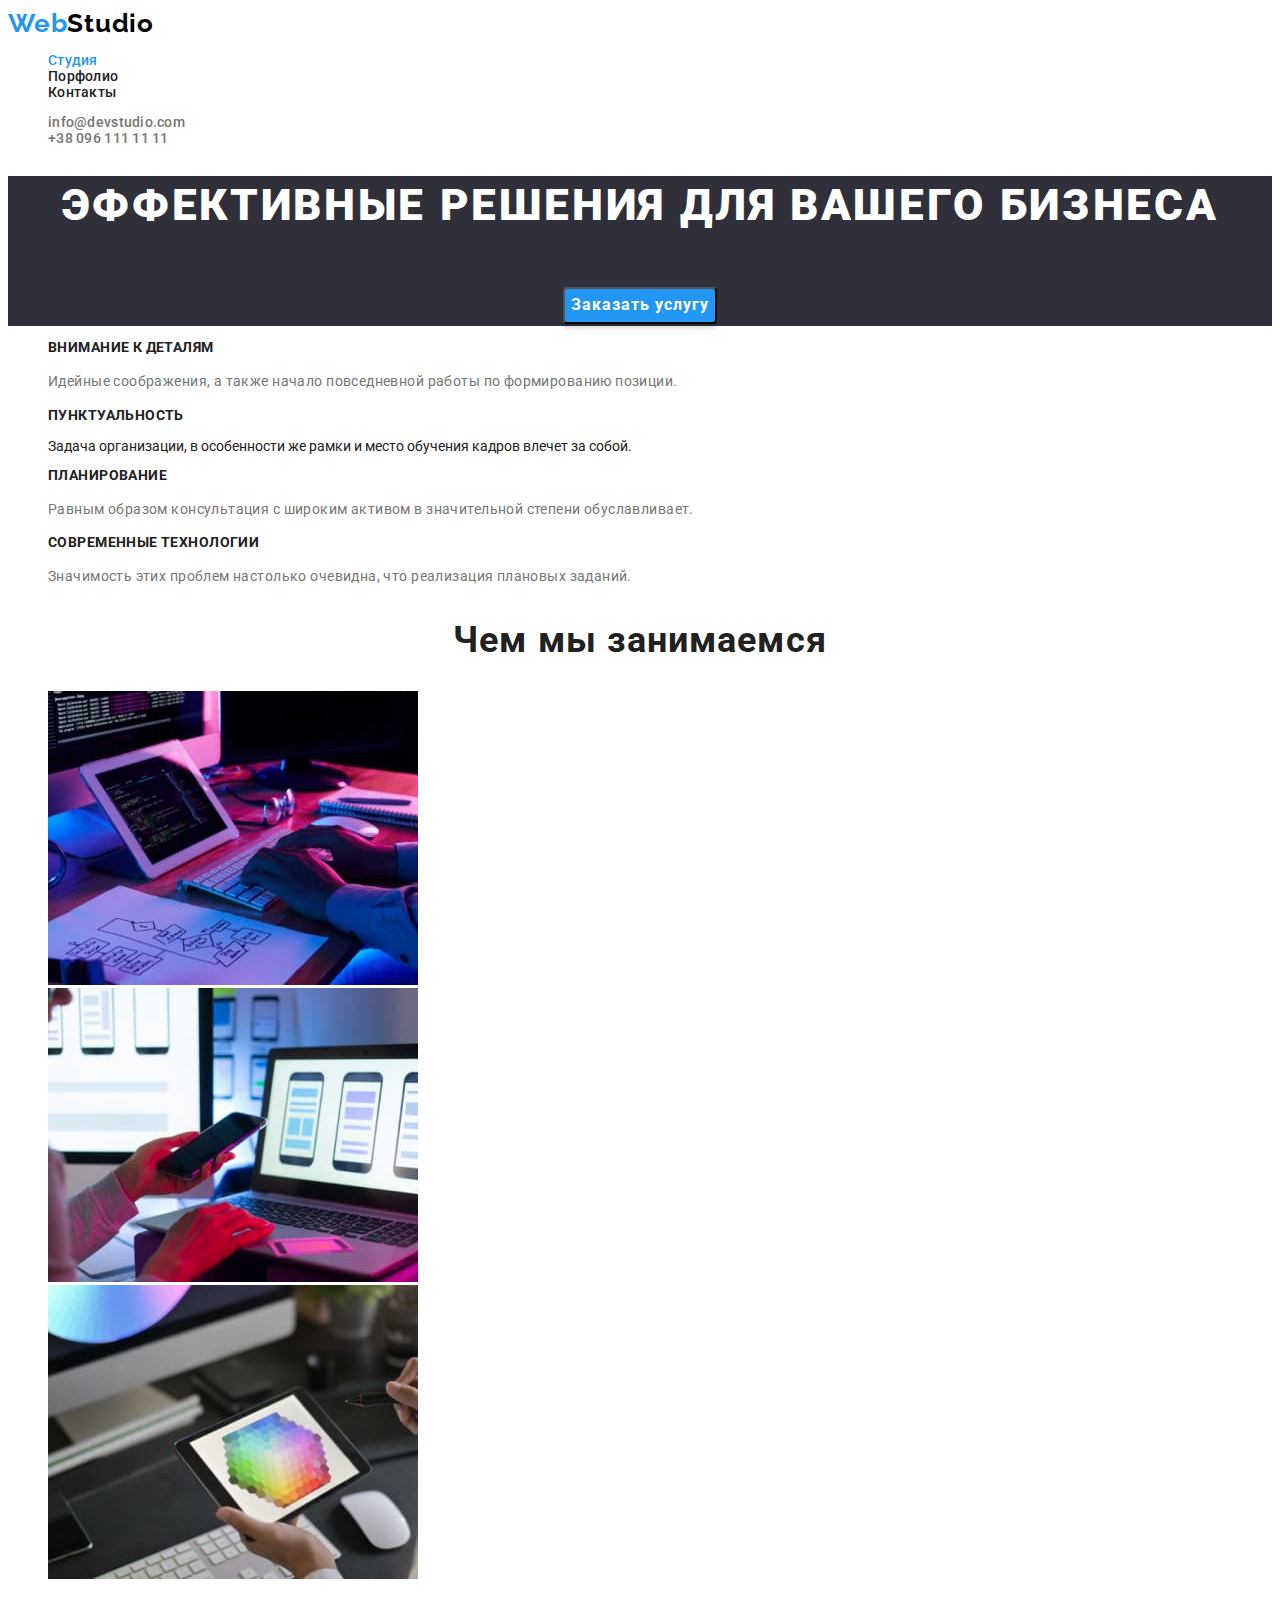
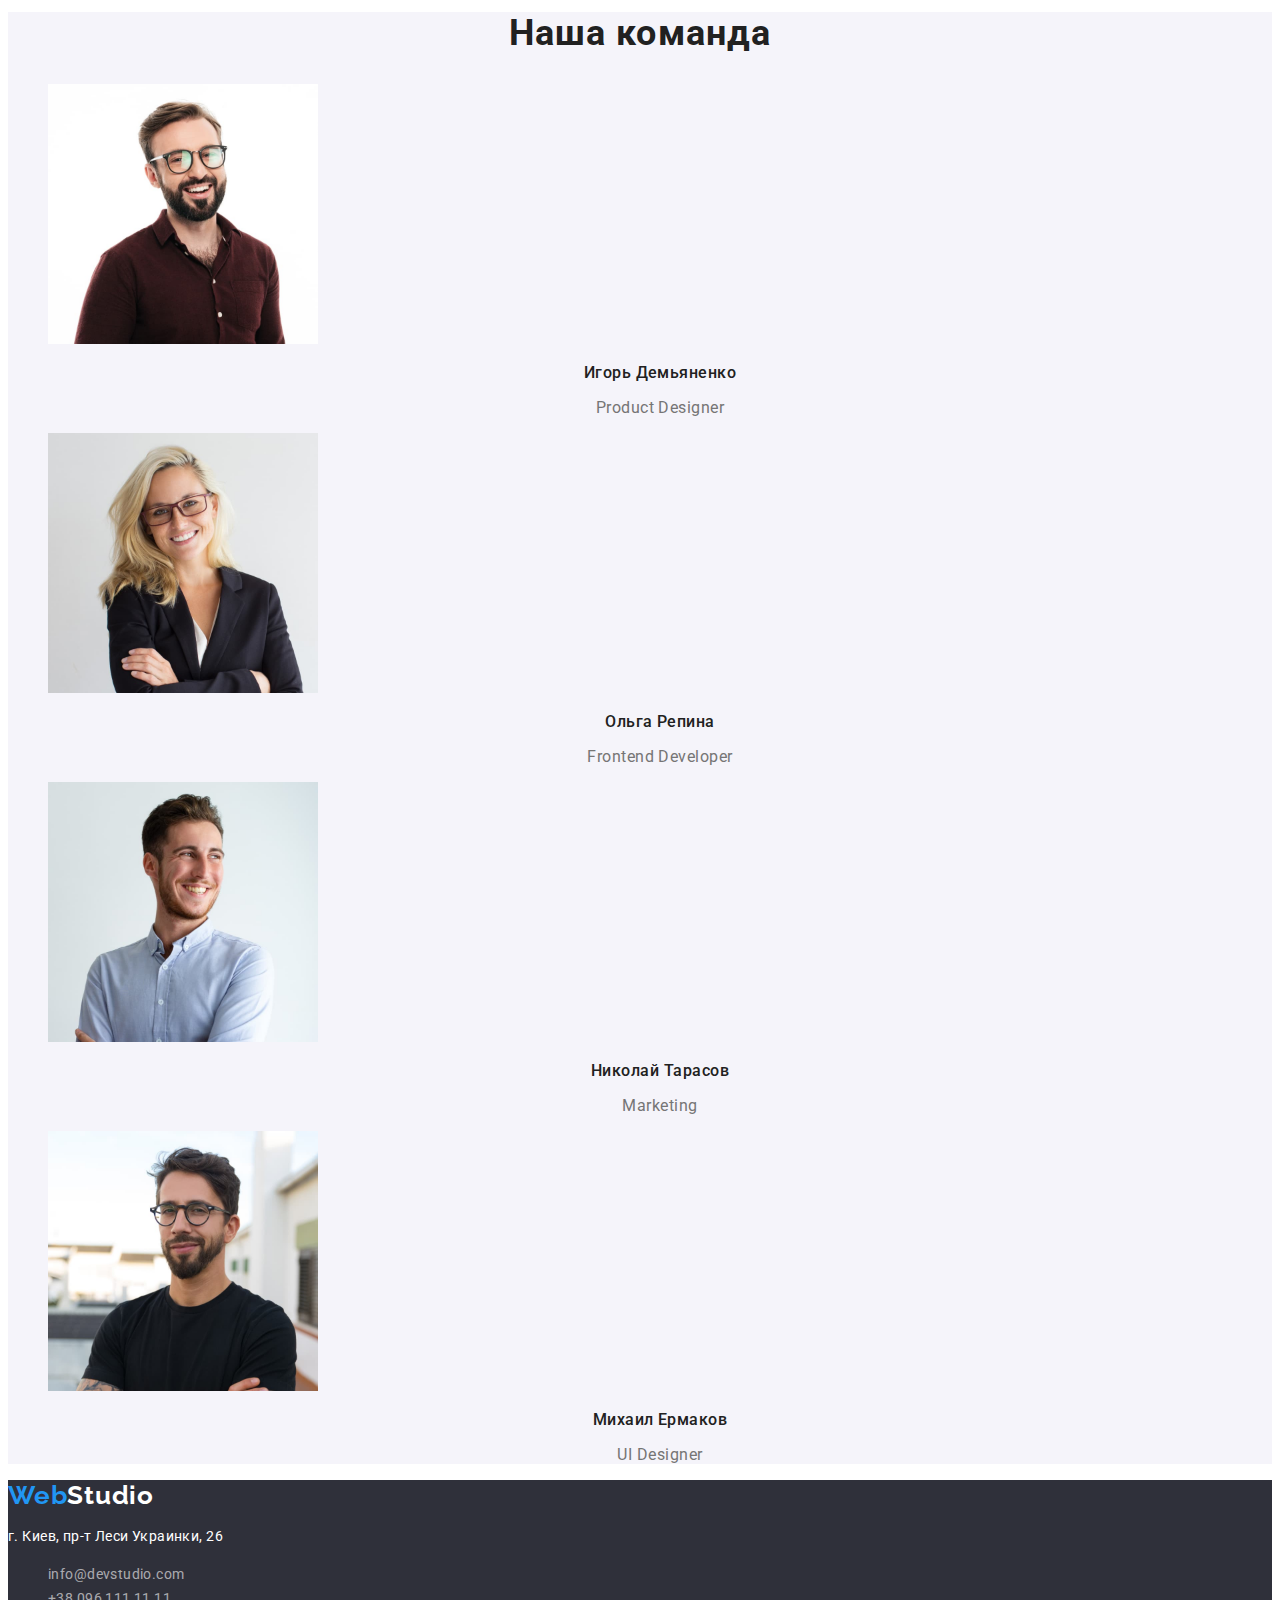
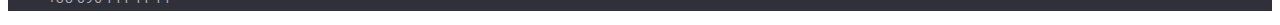
==== index.html @ b66b3fff "from hw 2" ====
<!DOCTYPE html>
<html lang="ru">
  <head>
    <meta charset="UTF-8" />
    <title>Web Studio</title>
    <link rel="preconnect" href="https://fonts.googleapis.com" />
    <link rel="preconnect" href="https://fonts.gstatic.com" crossorigin />
    <link
      href="https://fonts.googleapis.com/css2?family=Raleway:wght@700&family=Roboto:wght@400;500;700;900&display=swap"
      rel="stylesheet"
    />
    <link rel="stylesheet" href="./css/styles.css" />
  </head>
  <body>
    <header class="header">
      <nav>
        <a class="link logo-link" href=""
          ><span class="logo-web">Web</span>Studio</a
        >
        <ul class="list">
          <li>
            <a class="link header-nav current" href="./index.html">Студия</a>
          </li>
          <li>
            <a class="link header-nav" href="./portfolio.html">Порфолио</a>
          </li>
          <li><a class="link header-nav" href="">Контакты</a></li>
        </ul>
      </nav>
      <ul class="list">
        <li>
          <a class="link header-contacts" href="mailto:info@devstudio.com"
            >info@devstudio.com</a
          >
        </li>
        <li>
          <a class="link header-contacts" href="tel:+380961111111"
            >+38 096 111 11 11</a
          >
        </li>
      </ul>
    </header>
    <main>
      <section class="hero unit-background">
        <h1 class="hero-header">Эффективные решения для вашего бизнеса</h1>
        <button class="hero-btn" type="button">Заказать услугу</button>
      </section>

      <section class="section-advantage">
        <h2 hidden>Преимущества компании</h2>
        <ul class="list">
          <li>
            <h3 class="advantage-header">Внимание к деталям</h3>
            <p class="advantage-paragraph">
              Идейные соображения, а также начало повседневной работы по
              формированию позиции.
            </p>
          </li>
          <li>
            <h3 class="advantage-header">Пунктуальность</h3>
            <p class="м-paragraph">
              Задача организации, в особенности же рамки и место обучения кадров
              влечет за собой.
            </p>
          </li>
          <li>
            <h3 class="advantage-header">Планирование</h3>
            <p class="advantage-paragraph">
              Равным образом консультация с широким активом в значительной
              степени обуславливает.
            </p>
          </li>
          <li>
            <h3 class="advantage-header">Современные технологии</h3>
            <p class="advantage-paragraph">
              Значимость этих проблем настолько очевидна, что реализация
              плановых заданий.
            </p>
          </li>
        </ul>
      </section>

      <section class="section-activity">
        <h2 class="section-header">Чем мы занимаемся</h2>
        <ul class="list">
          <li>
            <img
              src="./images/activity/computer.jpg"
              alt="Набор текста на компьютере"
              width="370"
              height="294"
            />
          </li>
          <li>
            <img
              src="./images/activity/smartphone.jpg"
              alt="Сравнение смарфона и изображений смарфоном на компьютере"
              width="370"
              height="294"
            />
          </li>
          <li>
            <img
              src="./images/activity/tablet.jpg"
              alt="Рисование стилусом на планшете"
              width="370"
              height="294"
            />
          </li>
        </ul>
      </section>
      <section class="section-team">
        <h2 class="section-header">Наша команда</h2>
        <ul class="list">
          <li>
            <img
              src="./images/team/igor-demyanenko.jpg"
              alt="Игорь Демьяненко"
              width="270"
              height="260"
            />
            <h3 class="employee-name">Игорь Демьяненко</h3>
            <p class="job-title" lang="en">Product Designer</p>
          </li>
          <li>
            <img
              src="./images/team/olga-repina.jpg"
              alt="Ольга Репина"
              width="270"
              height="260"
            />
            <h3 class="employee-name">Ольга Репина</h3>
            <p class="job-title" lang="en">Frontend Developer</p>
          </li>
          <li>
            <img
              src="./images/team/nikolay-tarasov.jpg"
              alt="Николай Тарасов"
              width="270"
              height="260"
            />
            <h3 class="employee-name">Николай Тарасов</h3>
            <p class="job-title" lang="en">Marketing</p>
          </li>
          <li>
            <img
              src="./images/team/mikhail-ermakov.jpg"
              alt="Михаил Ермаков"
              width="270"
              height="260"
            />
            <h3 class="employee-name">Михаил Ермаков</h3>
            <p class="job-title" lang="en">UI Designer</p>
          </li>
        </ul>
      </section>
    </main>
    <footer class="footer unit-background">
      <a class="link logo-link" href=""
        ><span class="logo-web">Web</span>Studio</a
      >
      <address class="address-footer">
        <p>г. Киев, пр-т Леси Украинки, 26</p>
        <ul class="list">
          <li>
            <a class="link footer-contacts" href="mailto:info@devstudio.com"
              >info@devstudio.com</a
            >
          </li>
          <li>
            <a class="link footer-contacts" href="tel:+380961111111"
              >+38 096 111 11 11</a
            >
          </li>
        </ul>
      </address>
    </footer>
  </body>
</html>
---- css/styles.css ----
:root {
  --primary-font: "Roboto", sans-serif;
  --secondary-font: "Raleway", sans-serif;
  --primary-text-color: #212121;
  --secondary-text-color: #757575;
  --accent-color: #2196f3;
}

/* ================== reset the defaults ================== */
.list {
  list-style: none;
}

.link {
  text-decoration: none;
}

/* ================== /reset the defaults ================== */

/* ================== body ================== */
body {
  font-family: var(--primary-font);
  font-size: 14px;
  color: var(--primary-text-color);
}
/* ================== /body ================== */

/* ================== components ================== */

.logo-link {
  font-family: var(--secondary-font);
  font-weight: 700;
  font-size: 26px;
  line-height: 1.19;
  letter-spacing: 0.03em;
  color: #000000;
}

.logo-web {
  color: var(--accent-color);
}

.unit-background {
  background: #2f303a;
}
/* ================== /components ================== */

.section-header {
  font-weight: 700;
  font-size: 36px;
  line-height: 42px;
  text-align: center;
  letter-spacing: 0.03em;
}

/* ================== header ================== */
.header {
  font-weight: 500;
  line-height: 1.14;
  letter-spacing: 0.02em;
}

.header-nav {
  color: var(--primary-text-color);
}

.current {
  color: var(--accent-color);
}
.header-nav:hover,
.header-nav:focus {
  color: var(--accent-color);
}

.header-contacts {
  color: var(--secondary-text-color);
}

.header-contacts:hover,
.header-contacts:focus {
  color: var(--accent-color);
}
/* ================== /header ================== */

/* ================== hero ================== */

.hero {
  font-weight: 900;
  font-size: 44px;
  line-height: 1.37;

  text-align: center;
  letter-spacing: 0.06em;
  text-transform: uppercase;

  color: #ffffff;
}

.hero-header {
  font-weight: 900;
  font-size: 44px;
  line-height: 1.36;

  text-align: center;
  letter-spacing: 0.06em;
  text-transform: uppercase;
}

.hero-btn {
  background: var(--accent-color);
  box-shadow: 0px 4px 4px rgba(0, 0, 0, 0.15);
  border-radius: 4px;

  font-family: inherit;
  font-weight: 700;
  font-size: 16px;
  line-height: 1.88;

  letter-spacing: 0.06em;

  color: #ffffff;
}

.hero-btn:hover,
.hero-btn:focus {
  color: #188ce8;
}

/* ================== /hero ================== */

/* ================== section-advantage ================== */
.advantage-header {
  font-size: 14px;
  font-weight: 700;
  line-height: 1.14;
  letter-spacing: 0.03em;
  text-transform: uppercase;
}

.advantage-paragraph {
  line-height: 1.71;
  letter-spacing: 0.03em;

  color: var(--secondary-text-color);
}
/* ================== /section-advantage ================== */

/* ================== section-activity ================== */

/* ================== /section-activity ================== */

/* ================== section-team ================== */
.section-team {
  background: #f5f4fa;
}

.employee-name {
  font-weight: 500;
  font-size: 16px;
  line-height: 1.19;

  text-align: center;
  letter-spacing: 0.03em;
}

.job-title {
  font-size: 16px;
  line-height: 1.19;

  text-align: center;
  letter-spacing: 0.03em;

  color: var(--secondary-text-color);
}
/* ================== /section-team ================== */

/* ================== footer ================== */

.footer .logo-link {
  color: #ffffff;
}
.address-footer {
  font-style: normal;
  font-weight: 400;
  line-height: 1.71;
  letter-spacing: 0.03em;

  color: #ffffff;
}

.footer-contacts {
  color: rgba(255, 255, 255, 0.6);
}
/* ================== /footer ================== */

/* ================== portfolio ================== */

.btn {
  border: none;
  border-radius: 4px;

  font-family: inherit;
  font-weight: 500;
  font-size: 16px;
  line-height: 1.62;

  text-align: center;
  letter-spacing: 0.03em;

  color: var(--primary-text-color);
}

.btn:hover,
.btn:focus {
  background-color: var(--accent-color);
  color: #ffffff;
}

.header-samples {
  font-weight: 700;
  font-size: 18px;
  line-height: 2.00;

  letter-spacing: 0.06em;

  color: var(--primary-text-color);
}

.par-samples {
  font-size: 16px;
  line-height: 1.88;

  letter-spacing: 0.03em;

  color: var(--secondary-text-color);
}
/* ================== /portfolio ================== */
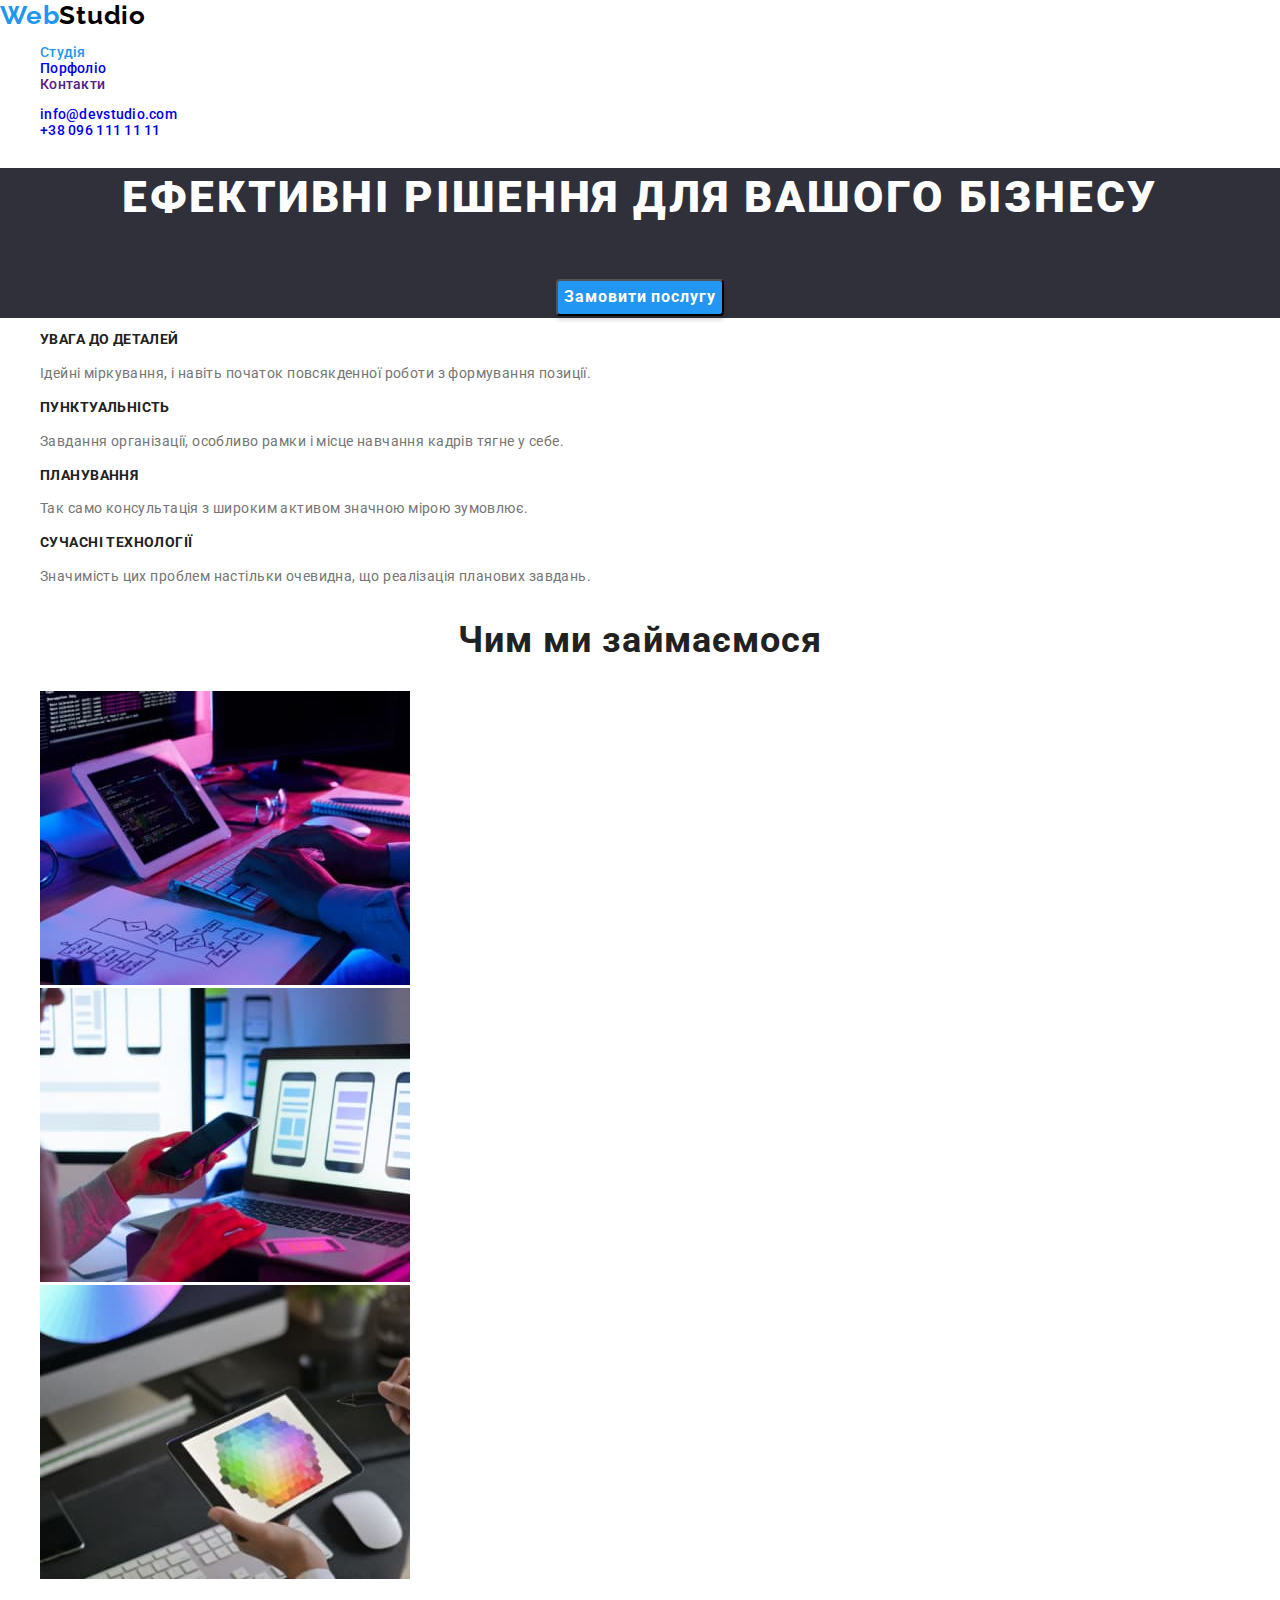
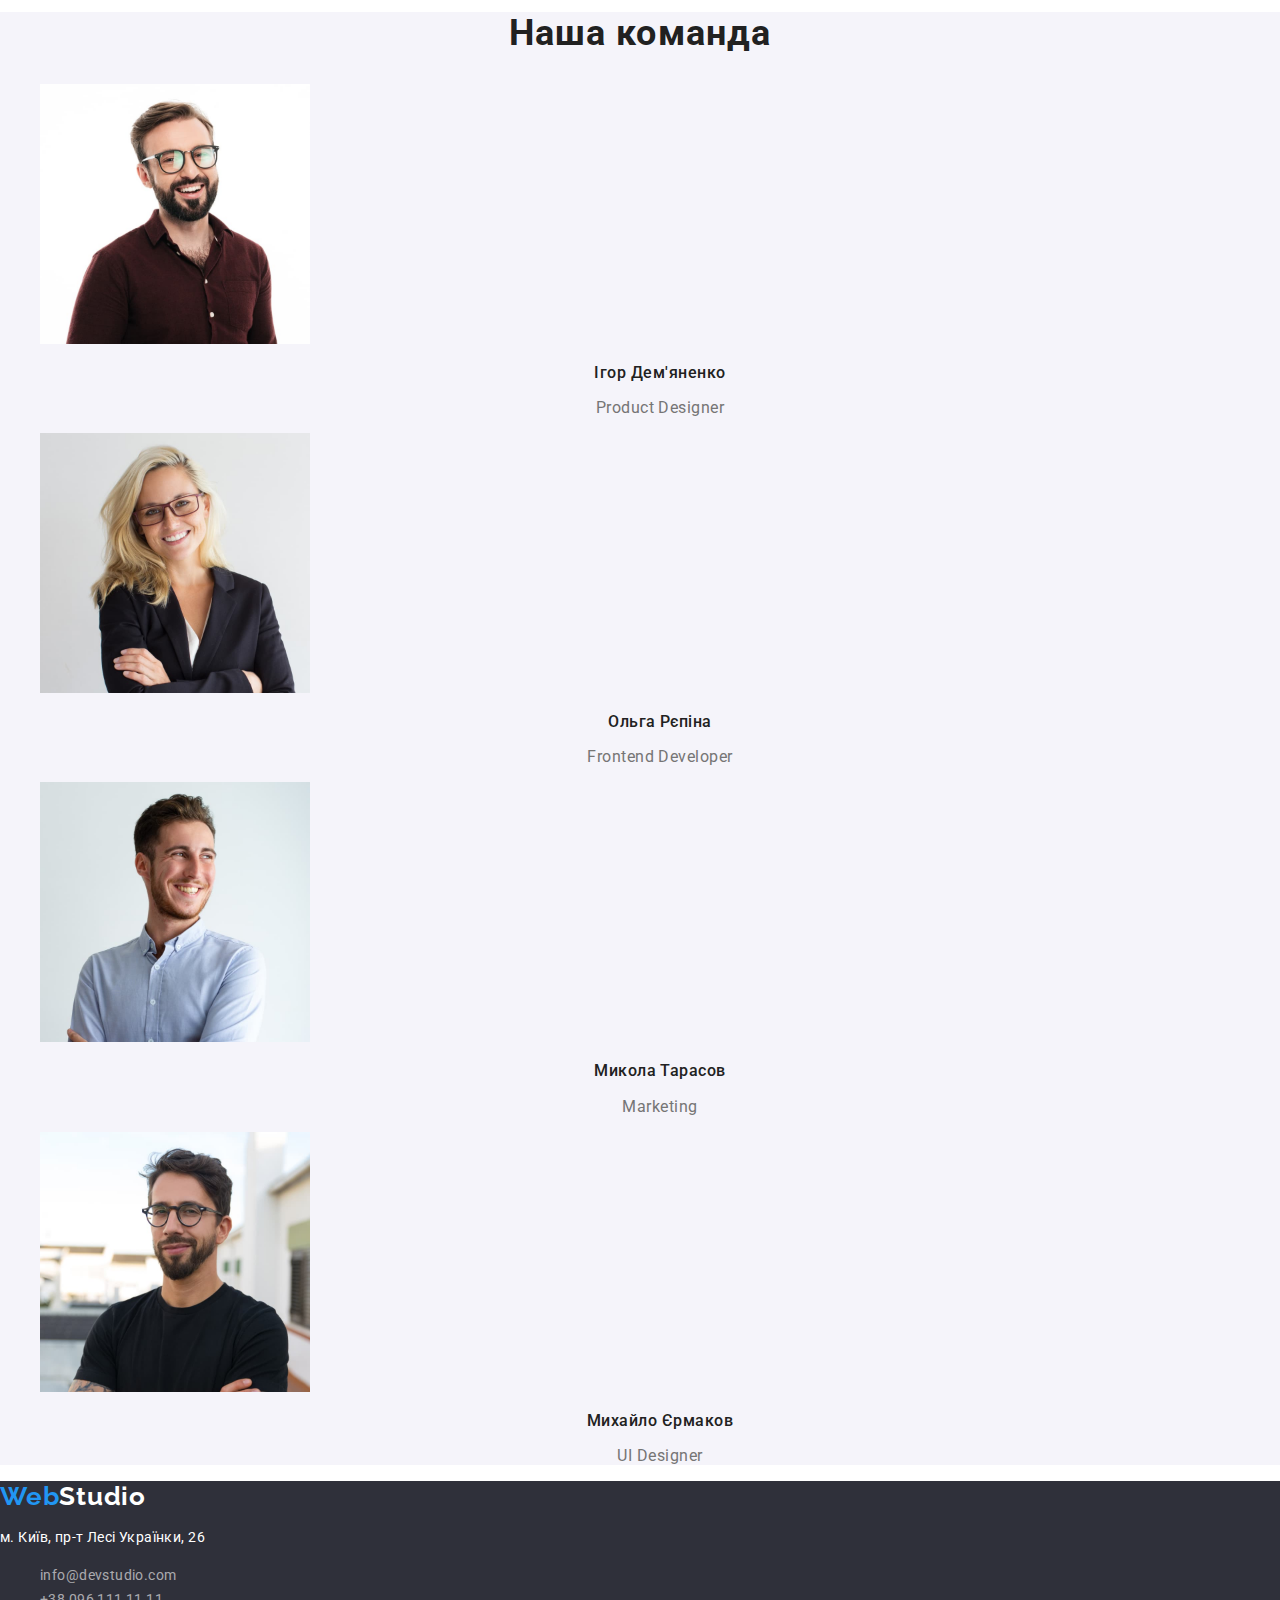
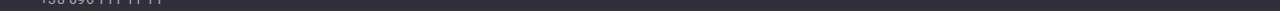
==== commit 2d34e175: "modify index.html hw-3" ====
--- a/index.html
+++ b/index.html
@@ -1,8 +1,12 @@
 <!DOCTYPE html>
-<html lang="ru">
+<html lang="uk">
   <head>
     <meta charset="UTF-8" />
     <title>Web Studio</title>
+    <link
+      rel="stylesheet"
+      href="https://cdn.jsdelivr.net/npm/modern-normalize@1.1.0/modern-normalize.min.css"
+    />
     <link rel="preconnect" href="https://fonts.googleapis.com" />
     <link rel="preconnect" href="https://fonts.gstatic.com" crossorigin />
     <link
@@ -12,168 +16,184 @@
     <link rel="stylesheet" href="./css/styles.css" />
   </head>
   <body>
-    <header class="header">
-      <nav>
-        <a class="link logo-link" href=""
-          ><span class="logo-web">Web</span>Studio</a
-        >
-        <ul class="list">
-          <li>
-            <a class="link header-nav current" href="./index.html">Студия</a>
-          </li>
-          <li>
-            <a class="link header-nav" href="./portfolio.html">Порфолио</a>
-          </li>
-          <li><a class="link header-nav" href="">Контакты</a></li>
-        </ul>
-      </nav>
-      <ul class="list">
-        <li>
-          <a class="link header-contacts" href="mailto:info@devstudio.com"
-            >info@devstudio.com</a
+    <div class="container">
+      <header class="header">
+        <nav class="header-center">
+          <a class="link logo-link" href=""
+            ><span class="logo-web">Web</span>Studio</a
           >
-        </li>
-        <li>
-          <a class="link header-contacts" href="tel:+380961111111"
-            >+38 096 111 11 11</a
-          >
-        </li>
-      </ul>
-    </header>
-    <main>
-      <section class="hero unit-background">
-        <h1 class="hero-header">Эффективные решения для вашего бизнеса</h1>
-        <button class="hero-btn" type="button">Заказать услугу</button>
-      </section>
-
-      <section class="section-advantage">
-        <h2 hidden>Преимущества компании</h2>
-        <ul class="list">
-          <li>
-            <h3 class="advantage-header">Внимание к деталям</h3>
-            <p class="advantage-paragraph">
-              Идейные соображения, а также начало повседневной работы по
-              формированию позиции.
-            </p>
-          </li>
-          <li>
-            <h3 class="advantage-header">Пунктуальность</h3>
-            <p class="м-paragraph">
-              Задача организации, в особенности же рамки и место обучения кадров
-              влечет за собой.
-            </p>
-          </li>
-          <li>
-            <h3 class="advantage-header">Планирование</h3>
-            <p class="advantage-paragraph">
-              Равным образом консультация с широким активом в значительной
-              степени обуславливает.
-            </p>
-          </li>
-          <li>
-            <h3 class="advantage-header">Современные технологии</h3>
-            <p class="advantage-paragraph">
-              Значимость этих проблем настолько очевидна, что реализация
-              плановых заданий.
-            </p>
-          </li>
-        </ul>
-      </section>
-
-      <section class="section-activity">
-        <h2 class="section-header">Чем мы занимаемся</h2>
-        <ul class="list">
-          <li>
-            <img
-              src="./images/activity/computer.jpg"
-              alt="Набор текста на компьютере"
-              width="370"
-              height="294"
-            />
-          </li>
-          <li>
-            <img
-              src="./images/activity/smartphone.jpg"
-              alt="Сравнение смарфона и изображений смарфоном на компьютере"
-              width="370"
-              height="294"
-            />
-          </li>
-          <li>
-            <img
-              src="./images/activity/tablet.jpg"
-              alt="Рисование стилусом на планшете"
-              width="370"
-              height="294"
-            />
-          </li>
-        </ul>
-      </section>
-      <section class="section-team">
-        <h2 class="section-header">Наша команда</h2>
-        <ul class="list">
-          <li>
-            <img
-              src="./images/team/igor-demyanenko.jpg"
-              alt="Игорь Демьяненко"
-              width="270"
-              height="260"
-            />
-            <h3 class="employee-name">Игорь Демьяненко</h3>
-            <p class="job-title" lang="en">Product Designer</p>
-          </li>
-          <li>
-            <img
-              src="./images/team/olga-repina.jpg"
-              alt="Ольга Репина"
-              width="270"
-              height="260"
-            />
-            <h3 class="employee-name">Ольга Репина</h3>
-            <p class="job-title" lang="en">Frontend Developer</p>
-          </li>
-          <li>
-            <img
-              src="./images/team/nikolay-tarasov.jpg"
-              alt="Николай Тарасов"
-              width="270"
-              height="260"
-            />
-            <h3 class="employee-name">Николай Тарасов</h3>
-            <p class="job-title" lang="en">Marketing</p>
-          </li>
-          <li>
-            <img
-              src="./images/team/mikhail-ermakov.jpg"
-              alt="Михаил Ермаков"
-              width="270"
-              height="260"
-            />
-            <h3 class="employee-name">Михаил Ермаков</h3>
-            <p class="job-title" lang="en">UI Designer</p>
-          </li>
-        </ul>
-      </section>
-    </main>
-    <footer class="footer unit-background">
-      <a class="link logo-link" href=""
-        ><span class="logo-web">Web</span>Studio</a
-      >
-      <address class="address-footer">
-        <p>г. Киев, пр-т Леси Украинки, 26</p>
-        <ul class="list">
-          <li>
-            <a class="link footer-contacts" href="mailto:info@devstudio.com"
+          <ul class="list menu">
+            <li class="menu-item">
+              <a class="link menu-nav current" href="./index.html">Студія</a>
+            </li>
+            <li class="menu-item">
+              <a class="link menu-nav" href="./portfolio.html">Порфоліо</a>
+            </li>
+            <li class="menu-item">
+              <a class="link menu-nav" href="">Контакти</a>
+            </li>
+          </ul>
+        </nav>
+        <ul class="list header-center">
+          <li class="contacts-item">
+            <a class="link header-contact" href="mailto:info@devstudio.com"
               >info@devstudio.com</a
             >
           </li>
-          <li>
-            <a class="link footer-contacts" href="tel:+380961111111"
+          <li class="contacts-item">
+            <a class="link header-contact" href="tel:+380961111111"
               >+38 096 111 11 11</a
             >
           </li>
         </ul>
-      </address>
+      </header>
+    </div>
+
+    <main>
+      <section class="hero unit-background">
+        <div class="container hero-container">
+          <h1 class="hero-header">Ефективні рішення для вашого бізнесу</h1>
+          <button class="hero-btn" type="button">Замовити послугу</button>
+        </div>
+      </section>
+
+      <section class="section-advantage">
+        <div class="container">
+          <h2 hidden>Переваги компанії</h2>
+          <ul class="list advantage-list">
+            <li class="advantage-item">
+              <h3 class="advantage-header">Увага до деталей</h3>
+              <p class="advantage-paragraph">
+                Ідейні міркування, і навіть початок повсякденної роботи з
+                формування позиції.
+              </p>
+            </li>
+            <li class="advantage-item">
+              <h3 class="advantage-header">Пунктуальність</h3>
+              <p class="advantage-paragraph">
+                Завдання організації, особливо рамки і місце навчання кадрів
+                тягне у себе.
+              </p>
+            </li>
+            <li class="list advantage-item">
+              <h3 class="advantage-header">Планування</h3>
+              <p class="advantage-paragraph">
+                Так само консультація з широким активом значною мірою зумовлює.
+              </p>
+            </li>
+            <li class="list advantage-item">
+              <h3 class="advantage-header">Сучасні технології</h3>
+              <p class="advantage-paragraph">
+                Значимість цих проблем настільки очевидна, що реалізація
+                планових завдань.
+              </p>
+            </li>
+          </ul>
+        </div>
+      </section>
+
+      <section class="section-activity">
+        <div class="container">
+          <h2 class="section-header">Чим ми займаємося</h2>
+          <ul class="list activity-list">
+            <li class="activity-item">
+              <img
+                src="./images/activity/computer.jpg"
+                alt="Набор текста на комп'ютері"
+                width="370"
+                height="294"
+              />
+            </li>
+            <li class="activity-item">
+              <img
+                src="./images/activity/smartphone.jpg"
+                alt="Порівняння смарфона та зображень смарфонів на комп'ютері'"
+                width="370"
+                height="294"
+              />
+            </li>
+            <li class="activity-item">
+              <img
+                src="./images/activity/tablet.jpg"
+                alt="Малювання стилусом на планшеті"
+                width="370"
+                height="294"
+              />
+            </li>
+          </ul>
+        </div>
+      </section>
+
+      <section class="section-team">
+        <div class="container">
+          <h2 class="section-header">Наша команда</h2>
+          <ul class="list team-list">
+            <li class="team-item">
+              <img
+                src="./images/team/igor-demyanenko.jpg"
+                alt="Ігор Дем'яненко"
+                width="270"
+                height="260"
+              />
+              <h3 class="employee-name">Ігор Дем'яненко</h3>
+              <p class="job-title" lang="en">Product Designer</p>
+            </li>
+            <li class="team-item">
+              <img
+                src="./images/team/olga-repina.jpg"
+                alt="Ольга Рєпіна"
+                width="270"
+                height="260"
+              />
+              <h3 class="employee-name">Ольга Рєпіна</h3>
+              <p class="job-title" lang="en">Frontend Developer</p>
+            </li>
+            <li class="team-item">
+              <img
+                src="./images/team/nikolay-tarasov.jpg"
+                alt="Микола Тарасов"
+                width="270"
+                height="260"
+              />
+              <h3 class="employee-name">Микола Тарасов</h3>
+              <p class="job-title" lang="en">Marketing</p>
+            </li>
+            <li class="team-item">
+              <img
+                src="./images/team/mikhail-ermakov.jpg"
+                alt="Михайло Єрмаков"
+                width="270"
+                height="260"
+              />
+              <h3 class="employee-name">Михайло Єрмаков</h3>
+              <p class="job-title" lang="en">UI Designer</p>
+            </li>
+          </ul>
+        </div>
+      </section>
+    </main>
+
+    <footer class="footer unit-background">
+      <div class="container">
+        <a class="link logo-link" href=""
+          ><span class="logo-web">Web</span>Studio</a
+        >
+        <address class="address-footer">
+          <p>м. Київ, пр-т Лесі Українки, 26</p>
+          <ul class="list adress-list">
+            <li class="adress-items">
+              <a class="link footer-contacts" href="mailto:info@devstudio.com"
+                >info@devstudio.com</a
+              >
+            </li>
+            <li class="adress-items">
+              <a class="link footer-contacts" href="tel:+380961111111"
+                >+38 096 111 11 11</a
+              >
+            </li>
+          </ul>
+        </address>
+      </div>
     </footer>
   </body>
 </html>
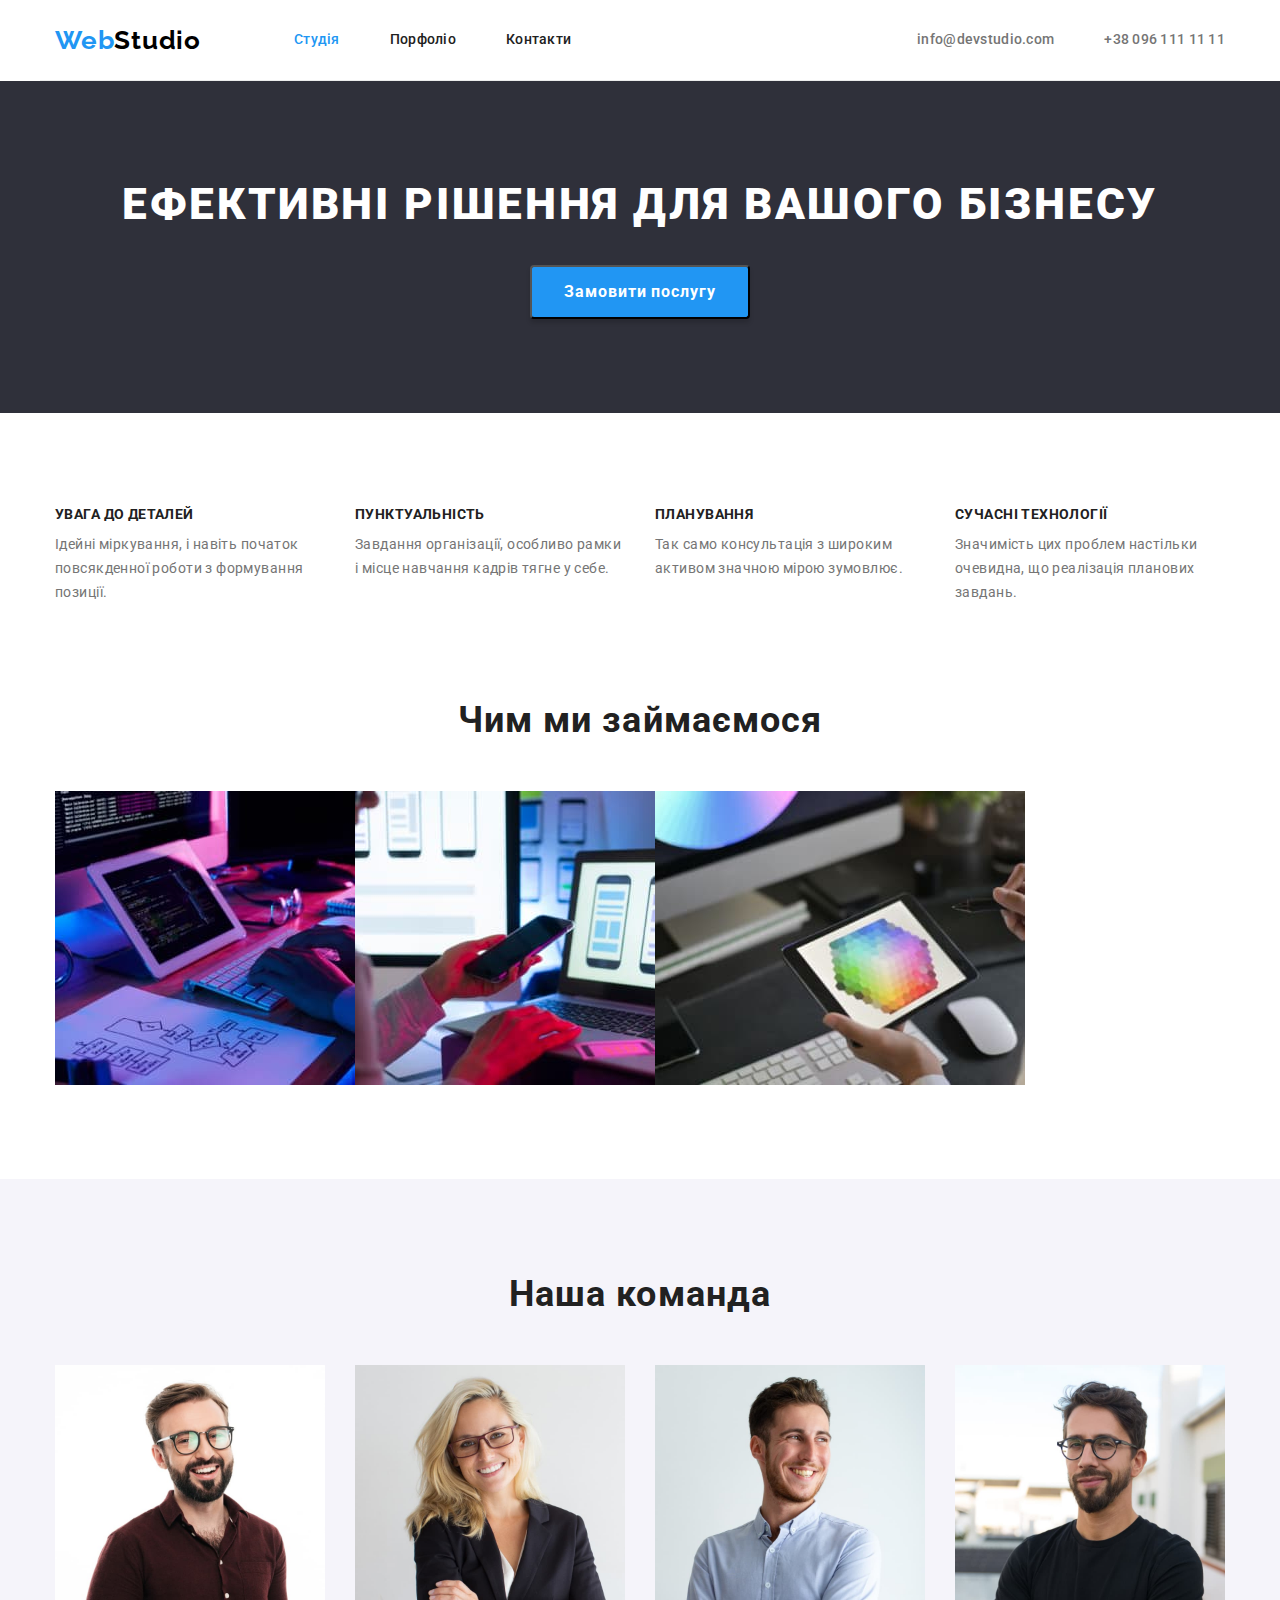
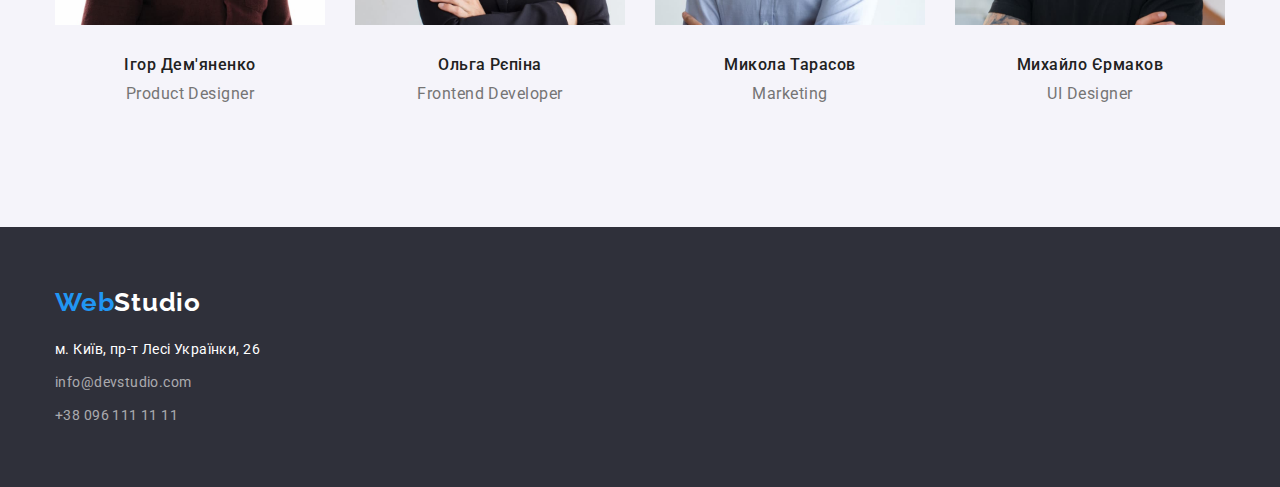
==== commit 5a8cd5ea: "fixing before put hw-3" ====
--- a/index.html
+++ b/index.html
@@ -16,8 +16,8 @@
     <link rel="stylesheet" href="./css/styles.css" />
   </head>
   <body>
-    <div class="container">
-      <header class="header">
+    <header>
+      <div class="container header">
         <nav class="header-center">
           <a class="link logo-link" href=""
             ><span class="logo-web">Web</span>Studio</a
@@ -46,20 +46,20 @@
             >
           </li>
         </ul>
-      </header>
-    </div>
+      </div>
+    </header>
 
     <main>
-      <section class="hero unit-background">
+      <section class="hero unit-background section">
         <div class="container hero-container">
           <h1 class="hero-header">Ефективні рішення для вашого бізнесу</h1>
           <button class="hero-btn" type="button">Замовити послугу</button>
         </div>
       </section>
 
-      <section class="section-advantage">
+      <section class="section-advantage section">
         <div class="container">
-          <h2 hidden>Переваги компанії</h2>
+          <h2 class="visually-hidden">Переваги компанії</h2>
           <ul class="list advantage-list">
             <li class="advantage-item">
               <h3 class="advantage-header">Увага до деталей</h3>
@@ -92,7 +92,7 @@
         </div>
       </section>
 
-      <section class="section-activity">
+      <section class="section">
         <div class="container">
           <h2 class="section-header">Чим ми займаємося</h2>
           <ul class="list activity-list">
--- a/css/styles.css
+++ b/css/styles.css
@@ -7,6 +7,37 @@
 }
 
 /* ================== reset the defaults ================== */
+
+h1,
+h2,
+h3,
+h4,
+h5,
+h6,
+p {
+  margin-top: 0;
+  margin-bottom: 0;
+}
+
+ul,
+ol {
+  margin-top: 0;
+  margin-bottom: 0;
+  padding-left: 0;
+}
+
+img {
+  display: block;
+}
+
+address {
+  font-style: normal;
+}
+
+button {
+  cursor: pointer;
+}
+
 .list {
   list-style: none;
 }
@@ -26,6 +57,26 @@
 /* ================== /body ================== */
 
 /* ================== components ================== */
+.visually-hidden {
+  position: absolute;
+  width: 1px;
+  height: 1px;
+  margin: -1px;
+  border: 0;
+  padding: 0;
+  white-space: nowrap;
+  clip-path: inset(100%);
+  clip: rect(0 0 0 0);
+  overflow: hidden;
+}
+
+.container {
+  width: 1200px;
+  margin-left: auto;
+  margin-right: auto;
+  padding-left: 15px;
+  padding-right: 15px;
+}
 
 .logo-link {
   font-family: var(--secondary-font);
@@ -43,7 +94,14 @@
 .unit-background {
   background: #2f303a;
 }
+
+.section {
+  padding-top: 94px;
+  padding-bottom: 94px;
+}
 /* ================== /components ================== */
+
+/* ================== header ================== */
 
 .section-header {
   font-weight: 700;
@@ -53,33 +111,72 @@
   letter-spacing: 0.03em;
 }
 
-/* ================== header ================== */
 .header {
+  display: flex;
+  justify-content: space-between;
   font-weight: 500;
   line-height: 1.14;
   letter-spacing: 0.02em;
 }
 
-.header-nav {
+.header-center {
+  display: flex;
+  align-items: center;
+}
+
+.menu {
+  display: flex;
+  margin-top: 32px;
+  margin-bottom: 32px;
+  margin-left: 93px;
+}
+
+.menu-item:not(:first-child) {
+  margin-left: 50px;
+}
+
+.menu-nav {
+  padding-top: 32px;
+  padding-bottom: 32px;
   color: var(--primary-text-color);
 }
 
 .current {
   color: var(--accent-color);
 }
-.header-nav:hover,
-.header-nav:focus {
+.menu-nav:hover,
+.menu-nav:focus {
   color: var(--accent-color);
 }
 
-.header-contacts {
+.header-contact {
   color: var(--secondary-text-color);
 }
 
-.header-contacts:hover,
-.header-contacts:focus {
+.header-contact:hover,
+.header-contact:focus {
   color: var(--accent-color);
 }
+
+.contacts-item {
+  display: flex;
+}
+
+.contacts-item:last-child {
+  margin-left: 50px;
+}
+.img-with-icon {
+  display: flex;
+}
+
+.img-with-icon-item:not(:first-child) {
+  margin-left: 10px;
+}
+
+.container.header {
+  border-bottom: 1px solid #ececec;
+}
+
 /* ================== /header ================== */
 
 /* ================== hero ================== */
@@ -89,24 +186,39 @@
   font-size: 44px;
   line-height: 1.37;
 
+  letter-spacing: 0.06em;
+  text-transform: uppercase;
+
+  color: #ffffff;
+}
+
+.hero-header {
+  margin-left: auto;
+  margin-bottom: 30px;
+  margin-right: auto;
+
+  font-weight: 900;
+  font-size: 44px;
+  line-height: 1.36;
+
   text-align: center;
   letter-spacing: 0.06em;
   text-transform: uppercase;
-
-  color: #ffffff;
-}
-
-.hero-header {
-  font-weight: 900;
-  font-size: 44px;
-  line-height: 1.36;
-
-  text-align: center;
-  letter-spacing: 0.06em;
-  text-transform: uppercase;
+}
+
+.hero-container {
+  display: flex;
+  flex-direction: column;
+  justify-content: center;
+  align-items: center;
 }
 
 .hero-btn {
+  padding-top: 10px;
+  padding-right: 32px;
+  padding-bottom: 10px;
+  padding-left: 32px;
+
   background: var(--accent-color);
   box-shadow: 0px 4px 4px rgba(0, 0, 0, 0.15);
   border-radius: 4px;
@@ -114,6 +226,7 @@
   font-family: inherit;
   font-weight: 700;
   font-size: 16px;
+  text-align: center;
   line-height: 1.88;
 
   letter-spacing: 0.06em;
@@ -123,12 +236,29 @@
 
 .hero-btn:hover,
 .hero-btn:focus {
-  color: #188ce8;
+  color: #ffffff;
+  background: #188ce8;
 }
 
 /* ================== /hero ================== */
 
 /* ================== section-advantage ================== */
+.section-advantage {
+  padding-bottom: 0;
+}
+
+.advantage-list {
+  display: flex;
+}
+
+.advantage-item {
+  width: 270px;
+}
+
+.advantage-item:not(:first-child) {
+  margin-left: 30px;
+}
+
 .advantage-header {
   font-size: 14px;
   font-weight: 700;
@@ -138,6 +268,7 @@
 }
 
 .advantage-paragraph {
+  margin-top: 10px;
   line-height: 1.71;
   letter-spacing: 0.03em;
 
@@ -147,27 +278,58 @@
 
 /* ================== section-activity ================== */
 
+.activity-list {
+  display: flex;
+  margin-top: 50px;
+}
+
+.activity-item {
+  width: 270px;
+}
+
+.activity-item:not(:first-child) {
+  margin-left: 30px;
+}
 /* ================== /section-activity ================== */
 
 /* ================== section-team ================== */
 .section-team {
-  background: #f5f4fa;
+  padding-top: 94px;
+  padding-bottom: 94px;
+
+  background-color: #f5f4fa;
+}
+
+.team-list {
+  display: flex;
+  justify-content: space-between;
+  margin-top: 50px;
+}
+
+.team-item {
+  display: flex;
+  flex-direction: column;
+
+  align-items: center;
 }
 
 .employee-name {
+  margin-top: 30px;
+
   font-weight: 500;
   font-size: 16px;
   line-height: 1.19;
 
-  text-align: center;
   letter-spacing: 0.03em;
 }
 
 .job-title {
+  margin-top: 10px;
+  margin-bottom: 30px;
+
   font-size: 16px;
   line-height: 1.19;
 
-  text-align: center;
   letter-spacing: 0.03em;
 
   color: var(--secondary-text-color);
@@ -176,10 +338,17 @@
 
 /* ================== footer ================== */
 
+.footer {
+  padding-top: 60px;
+  padding-bottom: 60px;
+}
+
 .footer .logo-link {
   color: #ffffff;
 }
 .address-footer {
+  margin-top: 20px;
+
   font-style: normal;
   font-weight: 400;
   line-height: 1.71;
@@ -188,6 +357,12 @@
   color: #ffffff;
 }
 
+.adress-list {
+  margin-top: 9px;
+}
+.adress-items:not(:first-child) {
+  margin-top: 9px;
+}
 .footer-contacts {
   color: rgba(255, 255, 255, 0.6);
 }
@@ -216,17 +391,56 @@
   color: #ffffff;
 }
 
-.header-samples {
+.btn:not(:first-child) {
+  margin-left: 8px;
+}
+
+.filter {
+  display: flex;
+  justify-content: center;
+}
+
+.samples-list {
+  display: flex;
+  flex-wrap: wrap;
+
+  margin-top: 50px;
+}
+
+.samples-item {
+  margin-right: 30px;
+  margin-bottom: 30px;
+
+  border-bottom: 1px solid #eeeeee;
+
+  width: 370px;
+}
+
+.samples-item > img {
+  display: block;
+  max-width: 100%;
+  height: auto;
+}
+
+.samples-item:nth-child(3n) {
+  margin-right: 0;
+}
+
+.samples-item:nth-last-child(-n + 3) {
+  margin-bottom: 0;
+}
+
+.samples-header {
   font-weight: 700;
   font-size: 18px;
-  line-height: 2.00;
+  line-height: 2;
 
   letter-spacing: 0.06em;
 
   color: var(--primary-text-color);
 }
 
-.par-samples {
+.samples-par {
   font-size: 16px;
   line-height: 1.88;
 
@@ -234,4 +448,12 @@
 
   color: var(--secondary-text-color);
 }
+
+.samples-caption {
+  padding-top: 20px;
+  padding-bottom: 20px;
+
+  padding-left: 24px;
+  padding-right: 24px;
+}
 /* ================== /portfolio ================== */
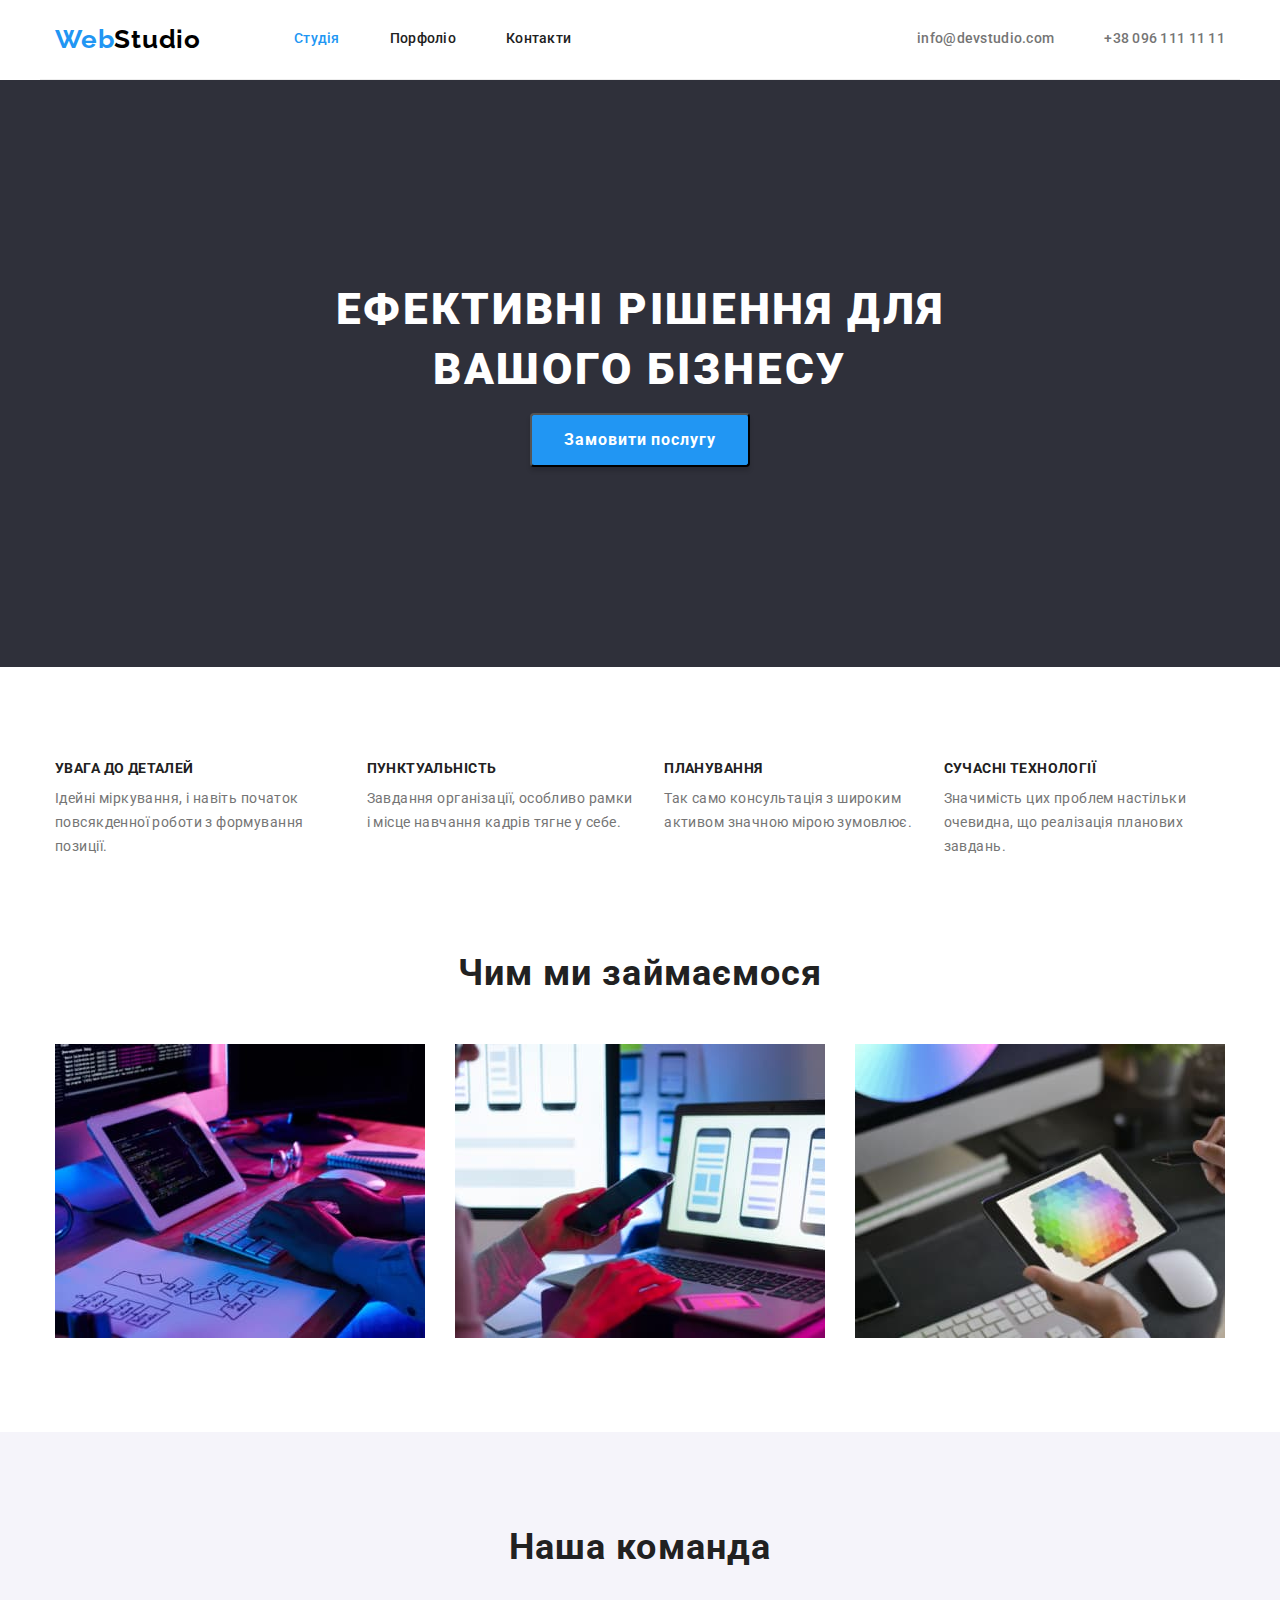
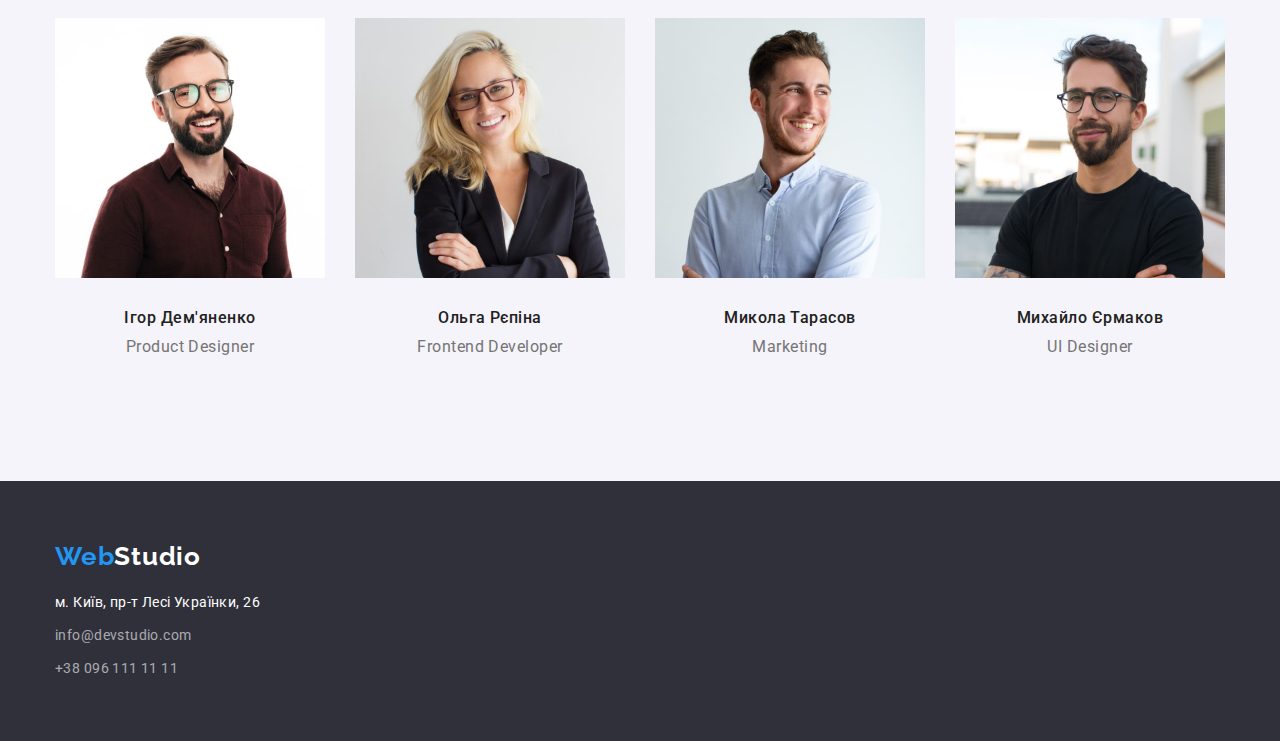
==== commit e35d2bc5: "fixes for hw-3" ====
--- a/index.html
+++ b/index.html
@@ -101,7 +101,6 @@
                 src="./images/activity/computer.jpg"
                 alt="Набор текста на комп'ютері"
                 width="370"
-                height="294"
               />
             </li>
             <li class="activity-item">
@@ -109,7 +108,6 @@
                 src="./images/activity/smartphone.jpg"
                 alt="Порівняння смарфона та зображень смарфонів на комп'ютері'"
                 width="370"
-                height="294"
               />
             </li>
             <li class="activity-item">
@@ -117,7 +115,6 @@
                 src="./images/activity/tablet.jpg"
                 alt="Малювання стилусом на планшеті"
                 width="370"
-                height="294"
               />
             </li>
           </ul>
@@ -133,40 +130,44 @@
                 src="./images/team/igor-demyanenko.jpg"
                 alt="Ігор Дем'яненко"
                 width="270"
-                height="260"
-              />
-              <h3 class="employee-name">Ігор Дем'яненко</h3>
-              <p class="job-title" lang="en">Product Designer</p>
+              />
+              <div class="job-caption">
+                <h3 class="employee-name">Ігор Дем'яненко</h3>
+                <p class="job-title" lang="en">Product Designer</p>
+              </div>
             </li>
             <li class="team-item">
               <img
                 src="./images/team/olga-repina.jpg"
                 alt="Ольга Рєпіна"
                 width="270"
-                height="260"
-              />
-              <h3 class="employee-name">Ольга Рєпіна</h3>
-              <p class="job-title" lang="en">Frontend Developer</p>
+              />
+              <div class="job-caption">
+                <h3 class="employee-name">Ольга Рєпіна</h3>
+                <p class="job-title" lang="en">Frontend Developer</p>
+              </div>
             </li>
             <li class="team-item">
               <img
                 src="./images/team/nikolay-tarasov.jpg"
                 alt="Микола Тарасов"
                 width="270"
-                height="260"
-              />
-              <h3 class="employee-name">Микола Тарасов</h3>
-              <p class="job-title" lang="en">Marketing</p>
+              />
+              <div class="job-caption">
+                <h3 class="employee-name">Микола Тарасов</h3>
+                <p class="job-title" lang="en">Marketing</p>
+              </div>
             </li>
             <li class="team-item">
               <img
                 src="./images/team/mikhail-ermakov.jpg"
                 alt="Михайло Єрмаков"
                 width="270"
-                height="260"
-              />
-              <h3 class="employee-name">Михайло Єрмаков</h3>
-              <p class="job-title" lang="en">UI Designer</p>
+              />
+              <div class="job-caption">
+                <h3 class="employee-name">Михайло Єрмаков</h3>
+                <p class="job-title" lang="en">UI Designer</p>
+              </div>
             </li>
           </ul>
         </div>
--- a/css/styles.css
+++ b/css/styles.css
@@ -114,6 +114,10 @@
 .header {
   display: flex;
   justify-content: space-between;
+
+  padding-top: 24px;
+  padding-bottom: 24px;
+
   font-weight: 500;
   line-height: 1.14;
   letter-spacing: 0.02em;
@@ -126,8 +130,8 @@
 
 .menu {
   display: flex;
-  margin-top: 32px;
-  margin-bottom: 32px;
+  /* margin-top: 32px;
+  margin-bottom: 32px; */
   margin-left: 93px;
 }
 
@@ -182,10 +186,14 @@
 /* ================== hero ================== */
 
 .hero {
+  padding-top: 200px;
+  padding-bottom: 200px;
+
   font-weight: 900;
   font-size: 44px;
   line-height: 1.37;
 
+  text-align: center;
   letter-spacing: 0.06em;
   text-transform: uppercase;
 
@@ -193,8 +201,9 @@
 }
 
 .hero-header {
+  width: 696px;
   margin-left: auto;
-  margin-bottom: 30px;
+  /* margin-bottom: 30px; */
   margin-right: auto;
 
   font-weight: 900;
@@ -207,10 +216,10 @@
 }
 
 .hero-container {
-  display: flex;
+  /* display: flex;
   flex-direction: column;
   justify-content: center;
-  align-items: center;
+  align-items: center; */
 }
 
 .hero-btn {
@@ -251,10 +260,6 @@
   display: flex;
 }
 
-.advantage-item {
-  width: 270px;
-}
-
 .advantage-item:not(:first-child) {
   margin-left: 30px;
 }
@@ -283,10 +288,6 @@
   margin-top: 50px;
 }
 
-.activity-item {
-  width: 270px;
-}
-
 .activity-item:not(:first-child) {
   margin-left: 30px;
 }
@@ -307,14 +308,14 @@
 }
 
 .team-item {
-  display: flex;
-  flex-direction: column;
-
-  align-items: center;
+  /* display: flex;
+  flex-direction: column; */
+
+  text-align: center;
 }
 
 .employee-name {
-  margin-top: 30px;
+  /* margin-top: 30px; */
 
   font-weight: 500;
   font-size: 16px;
@@ -325,7 +326,7 @@
 
 .job-title {
   margin-top: 10px;
-  margin-bottom: 30px;
+  /* margin-bottom: 30px; */
 
   font-size: 16px;
   line-height: 1.19;
@@ -333,6 +334,13 @@
   letter-spacing: 0.03em;
 
   color: var(--secondary-text-color);
+}
+
+.job-caption {
+  padding-top: 30px;
+  padding-bottom: 30px;
+
+  text-align: center;
 }
 /* ================== /section-team ================== */
 
@@ -371,6 +379,12 @@
 /* ================== portfolio ================== */
 
 .btn {
+  padding-top: 6px;
+  padding-bottom: 6px;
+
+  padding-left: 22px;
+  padding-right: 22px;
+
   border: none;
   border-radius: 4px;
 
@@ -395,9 +409,13 @@
   margin-left: 8px;
 }
 
-.filter {
+.filter-list {
   display: flex;
   justify-content: center;
+}
+
+.filter-item:not(:first-child) {
+  margin-left: 8px;
 }
 
 .samples-list {
@@ -410,8 +428,6 @@
 .samples-item {
   margin-right: 30px;
   margin-bottom: 30px;
-
-  border-bottom: 1px solid #eeeeee;
 
   width: 370px;
 }
@@ -455,5 +471,10 @@
 
   padding-left: 24px;
   padding-right: 24px;
+
+  border-bottom: 1px solid #eee;
+
+  border-left: 1px solid #eee;
+  border-right: 1px solid #eee;
 }
 /* ================== /portfolio ================== */
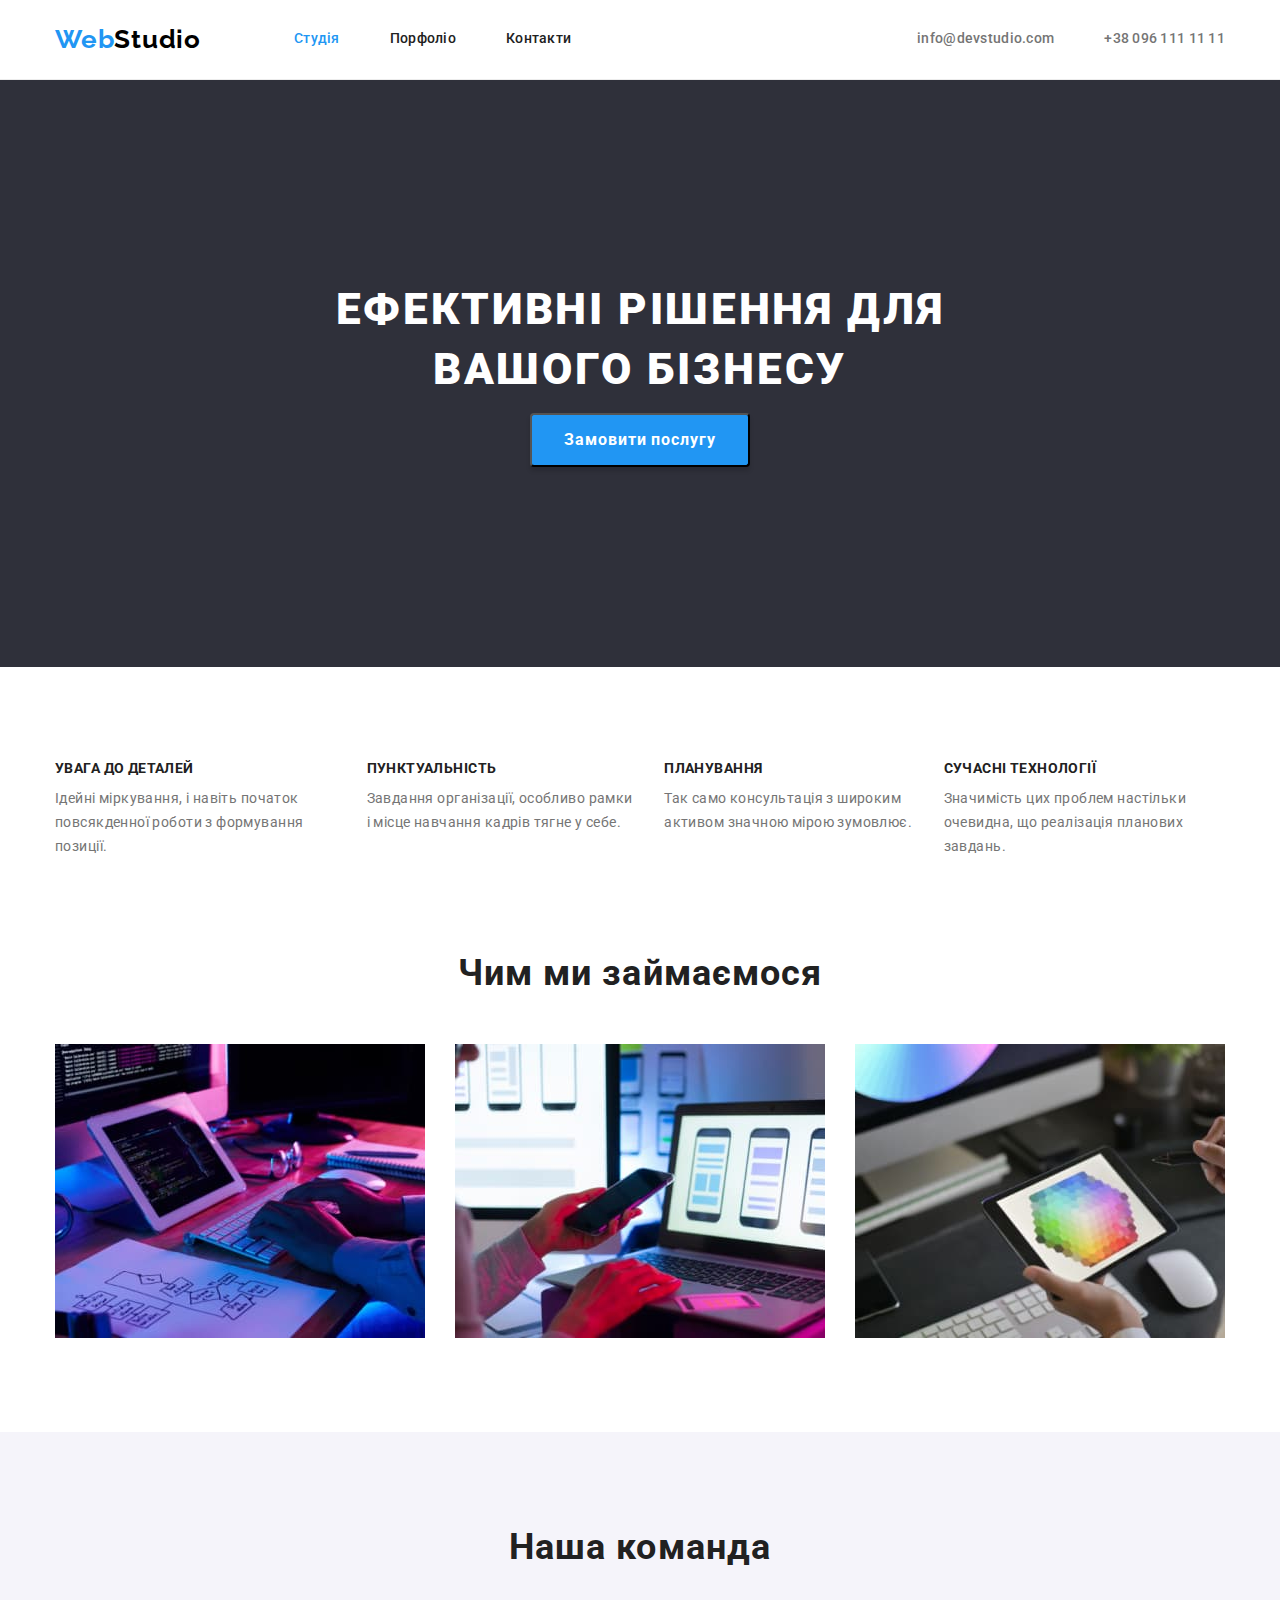
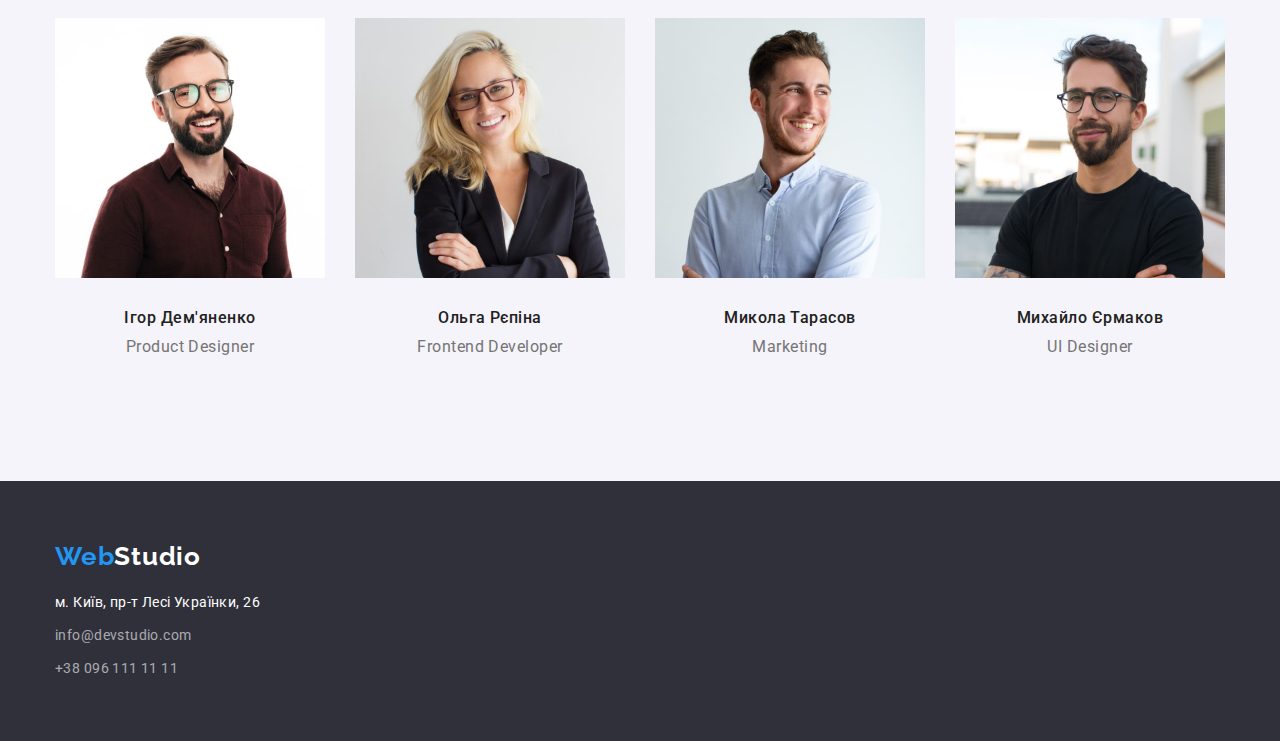
==== commit 9047e1f9: "fixes for hw-3 #2" ====
--- a/index.html
+++ b/index.html
@@ -16,8 +16,8 @@
     <link rel="stylesheet" href="./css/styles.css" />
   </head>
   <body>
-    <header>
-      <div class="container header">
+    <header class="header">
+      <div class="container header-div">
         <nav class="header-center">
           <a class="link logo-link" href=""
             ><span class="logo-web">Web</span>Studio</a
--- a/css/styles.css
+++ b/css/styles.css
@@ -112,6 +112,10 @@
 }
 
 .header {
+  border-bottom: 1px solid #ececec;
+}
+
+.header-div {
   display: flex;
   justify-content: space-between;
 
@@ -175,10 +179,6 @@
 
 .img-with-icon-item:not(:first-child) {
   margin-left: 10px;
-}
-
-.container.header {
-  border-bottom: 1px solid #ececec;
 }
 
 /* ================== /header ================== */
